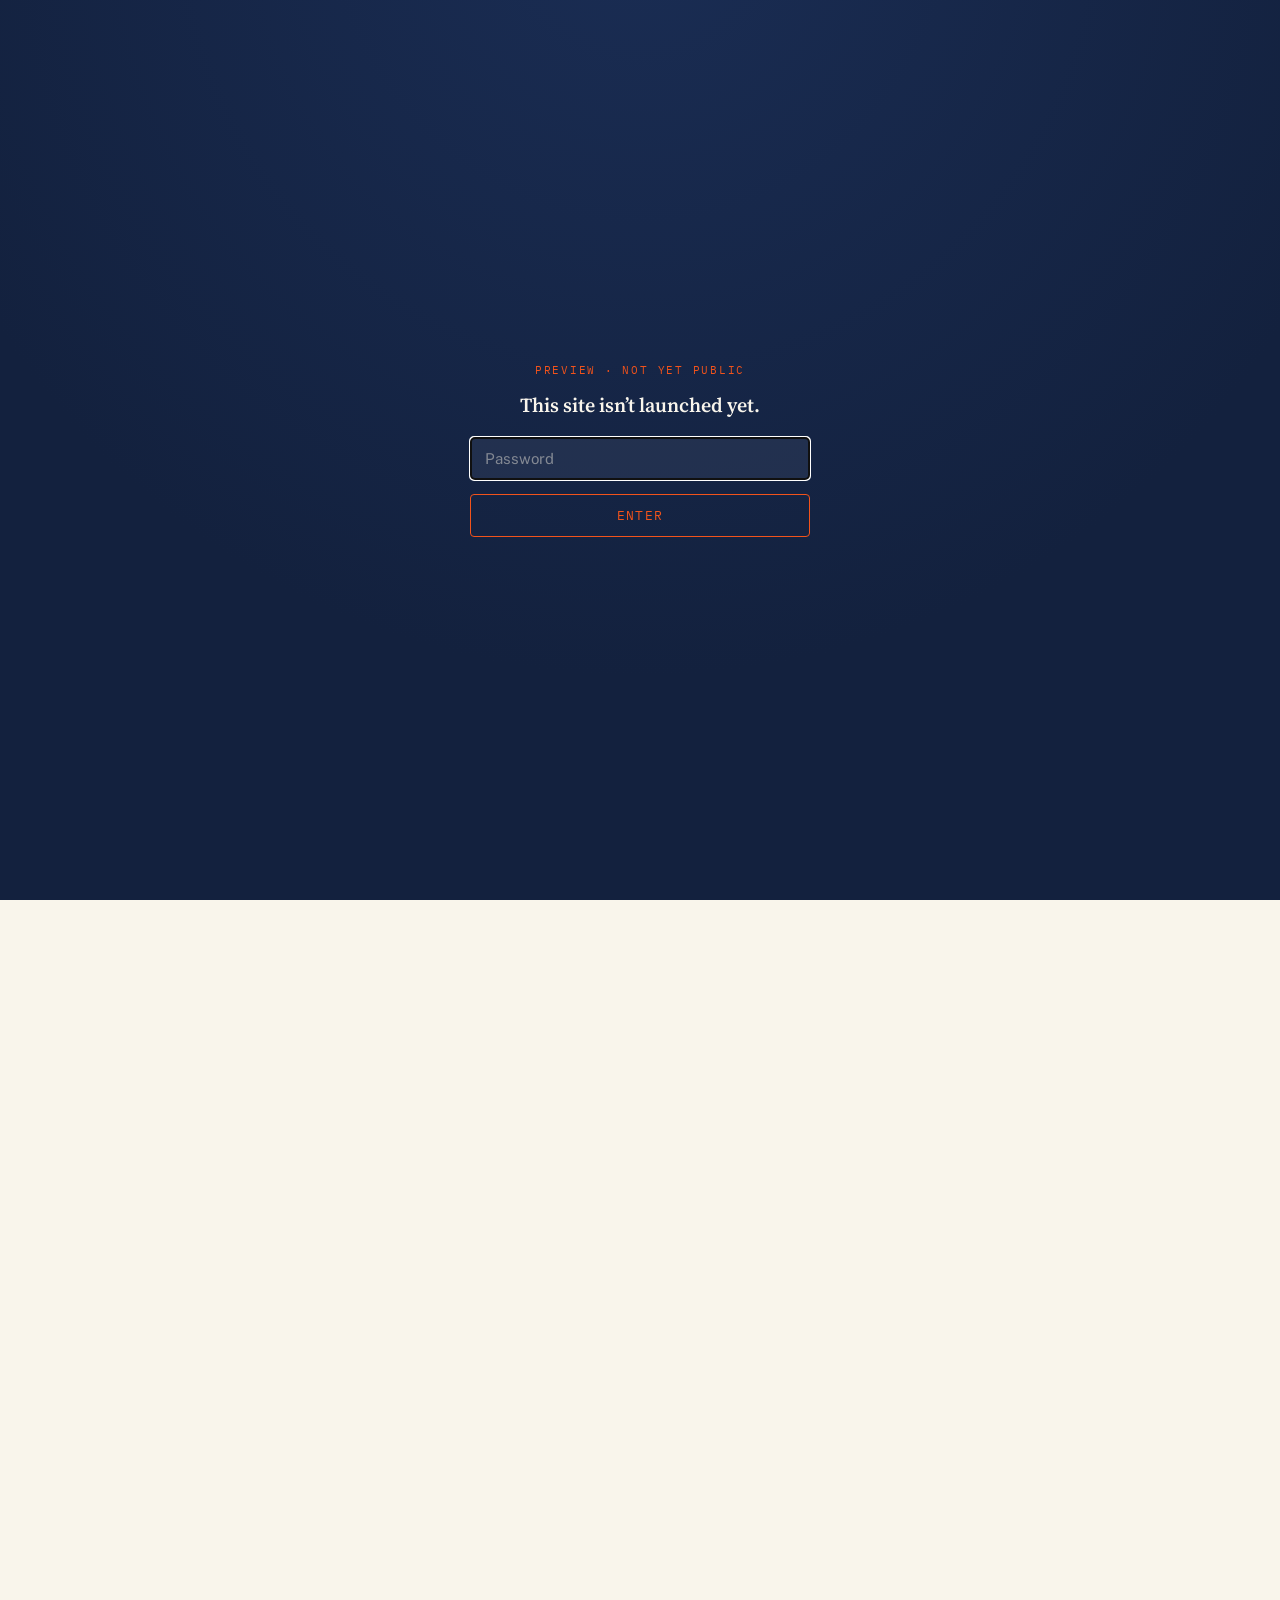
==== index.html @ 5bbc4b3b "Smoother Beat 1 reveal, cross-page nav, external links, letter cleanup - Beat 1's redaction reveal r" ====
<!doctype html>
<html lang="en">
<head>
<meta charset="utf-8">
<meta name="viewport" content="width=device-width, initial-scale=1">
<meta name="robots" content="noindex, nofollow">
<title>Semper Paratus — Not Censored Classrooms</title>
<link rel="stylesheet" href="https://fonts.googleapis.com/css2?family=Source+Serif+4:ital,wght@0,400;0,500;0,600;1,400&family=Public+Sans:wght@400;500;600;700&family=IBM+Plex+Mono:wght@400;500&display=swap">
<link rel="stylesheet" href="assets/style.css">
<script src="assets/gate.js"></script>
</head>
<body>

<!-- BEAT 1 -->
<div class="band band-navy" id="beat1" style="cursor:pointer; min-height:100svh; display:flex; align-items:center;">
  <div class="col" style="padding:60px 28px;">
    <div style="display:flex; flex-direction:column; gap:26px;">
      <div style="text-align:center;">
        <div class="serif" style="font-style:italic; font-size:21px; color:var(--orange);">Scientiæ Cedit Mare</div>
      </div>
      <div class="serif" style="font-size:25px; line-height:1.55; text-align:center;">
        &ldquo;The sea yields to <span class="redact-slot"><span class="reveal-answer">knowledge</span><span class="redact-cover"></span></span>.&rdquo;
      </div>
      <div class="mono reveal-note" style="font-size:10.5px; color:rgba(230,225,215,0.75); text-align:center;">Scientiæ &mdash; the Latin root of &ldquo;science.&rdquo;</div>
      <div style="width:52px; height:1px; background:rgba(242,83,27,0.4); margin:2px auto;"></div>
      <div class="serif" style="font-size:18px; line-height:1.65; text-align:center; opacity:0.9;">
        &ldquo;&hellip;well-grounded in seamanship, <span class="redact-slot"><span class="reveal-answer">the sciences</span><span class="redact-cover"></span></span>, and amenities&hellip;&rdquo;
      </div>
      <div class="reveal-note">
        <div style="width:52px; height:1px; background:rgba(242,83,27,0.22); margin:12px auto 20px;"></div>
        <div class="serif" style="font-size:22px; line-height:1.42; text-align:center; font-weight:600;">
          Climate change is now a censored term in a science classroom.
        </div>
        <div class="mono" style="font-size:10.5px; letter-spacing:0.05em; color:rgba(230,225,215,0.7); text-align:center; border-top:1px solid rgba(242,83,27,0.25); padding-top:12px; margin-top:16px;">
          SOURCE: DHS DIRECTIVE, FEB 14, 2025
        </div>
        <div class="sans" style="text-align:center; margin-top:8px;">
          <a href="#mission-statement" class="js-slow-scroll" onclick="event.stopPropagation()" style="font-size:13px; font-weight:500;">Read the full mission statement &rarr;</a>
        </div>
      </div>
    </div>
    <div class="reveal-hint">
      <svg width="18" height="18" viewBox="0 0 24 24" fill="none" stroke="var(--orange)" stroke-width="2" stroke-linecap="round" stroke-linejoin="round"><polyline points="6 9 12 15 18 9"></polyline></svg>
      <div class="mono" style="font-size:10.5px; letter-spacing:0.16em; color:rgba(242,83,27,0.85); text-transform:uppercase;">Tap to reveal</div>
    </div>
  </div>
</div>

<!-- BEAT 2 -->
<div class="band band-navy" id="beat2" style="min-height:100svh; display:flex; align-items:center;">
  <div class="col" style="padding:60px 28px;">
    <div style="display:flex; flex-direction:column; gap:26px; align-items:center;">
      <div class="serif" style="font-size:18px; line-height:1.6; text-align:center; max-width:290px;">
        Coast Guard officers are trained to make decisions under pressure, with the best information available.
      </div>
      <div class="serif" style="font-size:27px; font-weight:600; text-align:center;">
        More information,<br>or less?
      </div>
      <div class="choice-row">
        <button class="choice-btn" type="button">MORE</button>
        <button class="choice-btn" type="button">LESS</button>
      </div>
      <div class="choice-result" style="display:flex; flex-direction:column; align-items:center; gap:26px; width:100%;">
        <div style="width:60px; height:1px; background:rgba(242,83,27,0.3);"></div>
        <div class="sans" style="font-size:15px; color:var(--orange); text-align:center; max-width:270px; font-weight:500;">
          The Academy just chose less. On one specific topic.
        </div>
      </div>
    </div>
  </div>
</div>

<!-- BEAT 3 -->
<div class="band band-navy" style="min-height:100svh; display:flex; align-items:center;">
  <div class="col" style="padding:60px 28px;">
    <div style="display:flex; flex-direction:column; gap:32px; width:100%; align-items:center;">
      <div style="text-align:center;">
        <div class="serif" style="font-size:23px; font-weight:600;">Where do you want to start?</div>
        <div class="sans" style="font-size:13px; color:rgba(230,225,215,0.85); margin-top:10px; max-width:270px; margin-left:auto; margin-right:auto;">Whatever you believe about the science, pick a place to start.</div>
      </div>
      <a href="academic-freedom.html" class="badge-link">
        <div class="badge">
          <div class="badge-dot"></div>
          <div class="serif badge-title">Semper Paratus &mdash;<br>Not Censored Classrooms</div>
        </div>
      </a>
      <a href="climate-change.html" class="badge-link">
        <div class="badge">
          <div class="badge-dot"></div>
          <div class="serif badge-title">Climate Change &mdash;<br>Talk About It</div>
        </div>
      </a>
    </div>
  </div>
</div>

<!-- FULL MISSION STATEMENT (footnote) -->
<div class="band band-paper" id="mission-statement">
  <div class="col" style="padding:44px 28px;">
    <div class="label">Full mission statement, USCGA</div>
    <div class="serif" style="font-size:15px; line-height:1.7; color:var(--ink-soft);">
      &ldquo;To graduate young men and women with sound bodies, stout hearts, and alert minds, with a liking for the sea and its lore, and with that high sense of honor, loyalty, and obedience which goes with trained initiative and leadership; well-grounded in seamanship, the <span class="glow-word">sciences</span>, and amenities, and strong in the resolve to be worthy of the traditions of commissioned officers in the United States Coast Guard in the service of their country and humanity.&rdquo;
    </div>
  </div>
</div>

<script src="assets/site.js"></script>
</body>
</html>
---- assets/style.css ----
/* ---------------------------------------------------------
   Not Censored Classrooms — shared styles
   Palette verified against USCGA's real colors:
   blue #223C70 (PMS 2119C) and the Coast Guard racing-stripe
   orange #F2531B (PMS 172C) — not an invented brand.
--------------------------------------------------------- */

:root {
  --navy-deep: #13213E;
  --navy: #1A2D54;
  --navy-badge-fill: rgba(30, 54, 99, 0.5);
  --paper: oklch(97% 0.014 85);
  --ink: oklch(22% 0.03 250);
  --ink-soft: oklch(42% 0.03 250);
  --orange: #F2531B;
  --orange-bright: #F57549;
  --orange-deep: #A93A13;
  --rule: oklch(85% 0.02 85);
}

* { box-sizing: border-box; }

html, body {
  margin: 0;
  padding: 0;
  background: var(--paper);
  color: var(--ink);
}

body {
  font-family: "Public Sans", -apple-system, "Segoe UI", sans-serif;
  -webkit-font-smoothing: antialiased;
}

.serif { font-family: "Source Serif 4", Georgia, "Times New Roman", serif; }
.sans { font-family: "Public Sans", -apple-system, "Segoe UI", sans-serif; }
.mono { font-family: "IBM Plex Mono", "Courier New", monospace; }

a { color: var(--orange-deep); text-decoration: none; }
a:hover { color: #822c0e; text-decoration: underline; }
.navy a, .on-navy { color: var(--orange); }
.navy a:hover { color: var(--orange-bright); }

/* Layout: full-bleed color bands, constrained reading column */
.band {
  width: 100%;
}
.band-navy {
  background: var(--navy-deep);
  background-image: radial-gradient(circle at 50% -10%, var(--navy) 0%, var(--navy-deep) 65%);
  color: oklch(96% 0.012 85);
}
.band-paper {
  background: var(--paper);
}
.col {
  max-width: 480px;
  margin: 0 auto;
  padding: 0 28px;
}

/* Section label — small mono caps heading */
.label {
  font-family: "IBM Plex Mono", "Courier New", monospace;
  font-size: 11px;
  letter-spacing: 0.12em;
  text-transform: uppercase;
  color: var(--orange-deep);
  border-bottom: 1px solid var(--rule);
  padding-bottom: 8px;
  margin-bottom: 16px;
}

/* Badge / pill button with the animated dot */
.badge-link { display: block; width: 100%; text-decoration: none; }
.badge {
  border: 2px solid var(--orange);
  border-radius: 100px;
  padding: 22px 24px;
  text-align: center;
  position: relative;
  background: var(--navy-badge-fill);
}
.badge-title {
  font-size: 16px;
  font-weight: 600;
  color: oklch(97% 0.012 85);
  line-height: 1.45;
}
.badge-dot {
  width: 8px;
  height: 8px;
  border-radius: 50%;
  background: var(--orange);
  position: absolute;
  top: 0%;
  left: 50%;
  transform: translate(-50%, -50%);
  animation: badgeDotRun 1s linear 0.2s 1;
}
@keyframes badgeDotRun {
  0%   { top: 0%;   left: 50%;  transform: translate(-50%, -50%); }
  8%   { top: 0%;   left: 80%;  transform: translate(-50%, -50%); }
  17%  { top: 15%;  left: 95%;  transform: translate(-50%, -50%); }
  25%  { top: 50%;  left: 100%; transform: translate(-50%, -50%); }
  33%  { top: 85%;  left: 95%;  transform: translate(-50%, -50%); }
  42%  { top: 100%; left: 80%;  transform: translate(-50%, -50%); }
  58%  { top: 100%; left: 20%;  transform: translate(-50%, -50%); }
  67%  { top: 85%;  left: 5%;   transform: translate(-50%, -50%); }
  75%  { top: 50%;  left: 0%;   transform: translate(-50%, -50%); }
  83%  { top: 15%;  left: 5%;   transform: translate(-50%, -50%); }
  92%  { top: 0%;   left: 20%;  transform: translate(-50%, -50%); }
  100% { top: 0%;   left: 50%;  transform: translate(-50%, -50%); }
}

/* Redaction bar (Beat 1) — the answer text is always laid out in place;
   a cover sits on top and wipes away via transform/opacity only, so
   nothing around it ever reflows. This is what makes the reveal smooth
   instead of jumpy. */
.redact-slot {
  position: relative;
  display: inline-block;
}
.reveal-answer {
  color: var(--orange-bright);
  font-weight: 600;
}
.redact-cover {
  position: absolute;
  inset: -0.06em -0.18em;
  background: #0B0B0C;
  border: 1px solid rgba(242, 83, 27, 0.6);
  border-radius: 2px;
  transform-origin: right center;
  transition: transform 0.6s cubic-bezier(0.65, 0, 0.35, 1) 0.05s,
              opacity 0.5s ease 0.15s,
              border-color 0.5s ease 0.15s;
}
.is-revealed .redact-cover {
  transform: scaleX(0);
  opacity: 0;
  border-color: rgba(242, 83, 27, 0);
}
.is-revealed .reveal-answer {
  animation: answerGlow 1s ease-out 0.35s;
}
@keyframes answerGlow {
  0%   { text-shadow: 0 0 0 rgba(242, 83, 27, 0); }
  45%  { text-shadow: 0 0 14px rgba(242, 83, 27, 0.65); }
  100% { text-shadow: 0 0 0 rgba(242, 83, 27, 0); }
}
.is-revealed .reveal-hint { display: none; }
.reveal-note { display: none; }
.is-revealed .reveal-note {
  display: block;
  animation: revealFadeIn 0.7s cubic-bezier(0.22, 1, 0.36, 1) 0.45s both;
}
@keyframes revealFadeIn {
  0%   { opacity: 0; filter: blur(3px); transform: translateY(2px) scale(0.97); }
  100% { opacity: 1; filter: blur(0); transform: translateY(0) scale(1); }
}
.reveal-hint { display: flex; flex-direction: column; align-items: center; gap: 8px; margin-top: 36px; }

/* Mission statement word glow, triggered on scroll into view */
.glow-word {
  color: var(--ink-soft);
  transition: color 1.2s ease;
}
.mission-in-view .glow-word {
  color: var(--orange);
  animation: glowPulse 1.8s ease-out;
}
@keyframes glowPulse {
  0%   { text-shadow: 0 0 0 rgba(242, 83, 27, 0); color: var(--ink-soft); }
  40%  { text-shadow: 0 0 16px rgba(242, 83, 27, 0.7), 0 0 32px rgba(242, 83, 27, 0.35); color: var(--orange); }
  100% { text-shadow: 0 0 8px rgba(242, 83, 27, 0.3); color: var(--orange); }
}
.is-revealed .reveal-hint { display: none !important; }

/* Section labels/quotes reused across subpages */
.quote-block {
  border-left: 2px solid var(--orange);
  padding-left: 16px;
  display: flex;
  flex-direction: column;
  gap: 18px;
}

/* Timeline */
.timeline { position: relative; padding-left: 22px; }
.timeline::before {
  content: "";
  position: absolute;
  left: 5px; top: 6px; bottom: 6px;
  width: 1.5px;
  background: var(--rule);
}
.timeline-item { position: relative; padding-bottom: 26px; }
.timeline-item:last-child { padding-bottom: 0; }
.timeline-item::before {
  content: "";
  position: absolute;
  left: -22px; top: 4px;
  width: 9px; height: 9px;
  border-radius: 50%;
  background: var(--orange);
  border: 2px solid var(--paper);
}
.timeline-date {
  font-size: 11.5px; font-weight: 500; letter-spacing: 0.04em;
  color: var(--orange-deep); margin-bottom: 5px;
}
.timeline-body { font-size: 14.5px; line-height: 1.55; color: var(--ink-soft); }

/* Read-more box / bordered callouts */
.box {
  border: 1.5px solid var(--rule);
  border-radius: 8px;
  padding: 20px 18px;
  display: flex;
  flex-direction: column;
  gap: 14px;
}
.box-title {
  font-size: 12.5px; font-weight: 700; letter-spacing: 0.03em;
  color: var(--ink); text-transform: uppercase;
}
.box-links { display: flex; flex-direction: column; gap: 11px; }
.box-links a { font-size: 14px; font-weight: 600; }
.box-note { font-size: 12.5px; font-style: italic; line-height: 1.55; color: var(--ink-soft); }

/* Chips (peer review vs petition diagram) */
.chip {
  background: var(--paper);
  border: 1.5px solid var(--navy-deep);
  border-radius: 5px;
  padding: 8px 10px;
  font-family: "IBM Plex Mono", monospace;
  font-size: 11px;
  color: var(--ink);
  text-align: center;
  line-height: 1.35;
}
.chip.weak { border-color: var(--rule); color: var(--ink-soft); }
.chip.strong { border-color: var(--orange); font-weight: 600; }
.chip-connector { width: 1.5px; height: 10px; background: var(--rule); margin: 0 auto; }

/* Footer CTA */
.footer-cta a {
  display: flex; justify-content: space-between; align-items: center;
  padding: 16px 0; border-top: 1px solid rgba(150, 160, 190, 0.25);
}
.footer-cta a:last-child { border-bottom: 1px solid rgba(150, 160, 190, 0.25); }

/* Officer's instinct choice buttons (Beat 2) */
.choice-row { display: flex; gap: 16px; width: 100%; justify-content: center; }
.choice-btn {
  border: 1.5px solid rgba(242, 83, 27, 0.75);
  color: oklch(92% 0.02 85);
  padding: 14px 30px;
  border-radius: 3px;
  letter-spacing: 0.12em;
  font-size: 14px;
  font-weight: 500;
  background: transparent;
  font-family: "IBM Plex Mono", monospace;
  cursor: pointer;
}
.choice-btn:hover { background: rgba(242, 83, 27, 0.12); }
.choice-result { display: none; }
.choice-made .choice-result { display: block; }
.choice-made .choice-row { display: none; }

@media (max-width: 380px) {
  .col { padding: 0 20px; }
}

/* Cross-page nav strip, top of every child page */
.subnav {
  background: var(--navy-deep);
  border-bottom: 1px solid rgba(242, 83, 27, 0.2);
}
.subnav-inner {
  max-width: 480px;
  margin: 0 auto;
  padding: 12px 28px;
  display: flex;
  flex-wrap: wrap;
  gap: 6px 16px;
}
.subnav a {
  font-family: "IBM Plex Mono", "Courier New", monospace;
  font-size: 10.5px;
  letter-spacing: 0.04em;
  color: rgba(230, 225, 215, 0.65);
}
.subnav a:hover { color: var(--orange); }

/* Password gate — hide real content until unlocked */
body { visibility: hidden; }
html.gate-unlocked body { visibility: visible; }

#ncc-gate {
  position: fixed;
  inset: 0;
  z-index: 9999;
  background: var(--navy-deep);
  background-image: radial-gradient(circle at 50% -10%, var(--navy) 0%, var(--navy-deep) 65%);
  display: flex;
  align-items: center;
  justify-content: center;
  padding: 24px;
  visibility: visible !important;
}
.ncc-gate-box {
  width: 100%;
  max-width: 340px;
  display: flex;
  flex-direction: column;
  gap: 14px;
  text-align: center;
}
.ncc-gate-eyebrow {
  font-family: "IBM Plex Mono", monospace;
  font-size: 11px;
  letter-spacing: 0.16em;
  color: var(--orange);
  text-transform: uppercase;
}
.ncc-gate-title {
  font-family: "Source Serif 4", Georgia, serif;
  font-size: 20px;
  font-weight: 600;
  color: oklch(97% 0.012 85);
  margin-bottom: 4px;
}
#ncc-gate-input {
  font-family: "Public Sans", sans-serif;
  font-size: 15px;
  padding: 12px 14px;
  border-radius: 4px;
  border: 1.5px solid rgba(242, 83, 27, 0.5);
  background: rgba(255, 255, 255, 0.06);
  color: oklch(97% 0.012 85);
}
#ncc-gate-input::placeholder { color: rgba(230, 225, 215, 0.5); }
#ncc-gate-submit {
  font-family: "IBM Plex Mono", monospace;
  font-size: 13px;
  letter-spacing: 0.1em;
  text-transform: uppercase;
  padding: 12px;
  border-radius: 4px;
  border: 1.5px solid var(--orange);
  background: transparent;
  color: var(--orange);
  cursor: pointer;
}
#ncc-gate-submit:hover { background: rgba(242, 83, 27, 0.12); }
.ncc-gate-error { font-size: 13px; color: var(--orange-bright); }
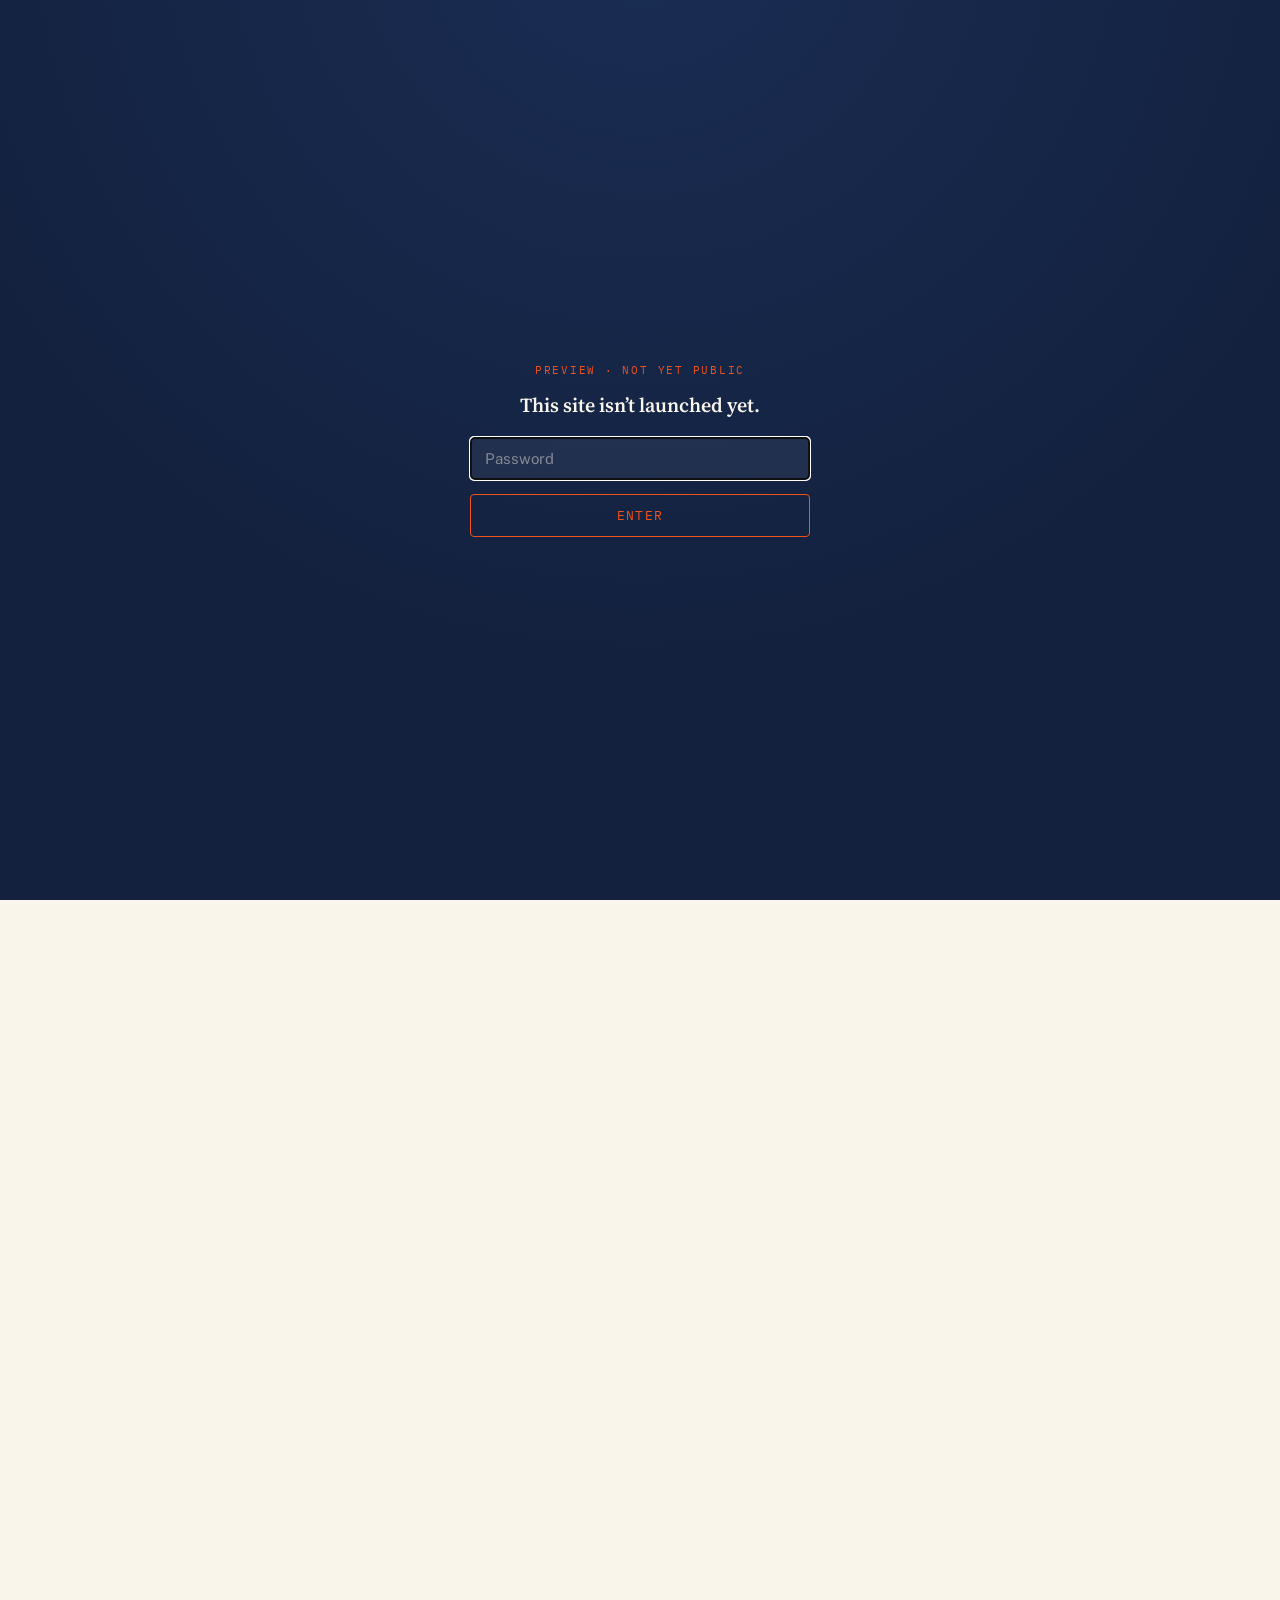
==== commit bf9bda6f: "Add favicon, unify browser title, fix Beat 2 premature reveal - New SVG favicon: the orange dot on n" ====
--- a/index.html
+++ b/index.html
@@ -4,7 +4,8 @@
 <meta charset="utf-8">
 <meta name="viewport" content="width=device-width, initial-scale=1">
 <meta name="robots" content="noindex, nofollow">
-<title>Semper Paratus — Not Censored Classrooms</title>
+<title>Semper Paratus</title>
+<link rel="icon" type="image/svg+xml" href="assets/favicon.svg">
 <link rel="stylesheet" href="https://fonts.googleapis.com/css2?family=Source+Serif+4:ital,wght@0,400;0,500;0,600;1,400&family=Public+Sans:wght@400;500;600;700&family=IBM+Plex+Mono:wght@400;500&display=swap">
 <link rel="stylesheet" href="assets/style.css">
 <script src="assets/gate.js"></script>
@@ -39,9 +40,10 @@
         </div>
       </div>
     </div>
-    <div class="reveal-hint">
-      <svg width="18" height="18" viewBox="0 0 24 24" fill="none" stroke="var(--orange)" stroke-width="2" stroke-linecap="round" stroke-linejoin="round"><polyline points="6 9 12 15 18 9"></polyline></svg>
-      <div class="mono" style="font-size:10.5px; letter-spacing:0.16em; color:rgba(242,83,27,0.85); text-transform:uppercase;">Tap to reveal</div>
+    <div class="scroll-hint">
+      <svg class="scroll-hint-chevron" width="18" height="18" viewBox="0 0 24 24" fill="none" stroke="var(--orange)" stroke-width="2" stroke-linecap="round" stroke-linejoin="round"><polyline points="6 9 12 15 18 9"></polyline></svg>
+      <div class="mono scroll-hint-label pre-reveal" style="font-size:10.5px; letter-spacing:0.16em; color:rgba(242,83,27,0.85); text-transform:uppercase;">Tap to reveal</div>
+      <div class="mono scroll-hint-label post-reveal" style="font-size:10.5px; letter-spacing:0.16em; color:rgba(242,83,27,0.85); text-transform:uppercase;">Keep scrolling</div>
     </div>
   </div>
 </div>
@@ -60,7 +62,7 @@
         <button class="choice-btn" type="button">MORE</button>
         <button class="choice-btn" type="button">LESS</button>
       </div>
-      <div class="choice-result" style="display:flex; flex-direction:column; align-items:center; gap:26px; width:100%;">
+      <div class="choice-result">
         <div style="width:60px; height:1px; background:rgba(242,83,27,0.3);"></div>
         <div class="sans" style="font-size:15px; color:var(--orange); text-align:center; max-width:270px; font-weight:500;">
           The Academy just chose less. On one specific topic.
--- a/assets/style.css
+++ b/assets/style.css
@@ -149,7 +149,6 @@
   45%  { text-shadow: 0 0 14px rgba(242, 83, 27, 0.65); }
   100% { text-shadow: 0 0 0 rgba(242, 83, 27, 0); }
 }
-.is-revealed .reveal-hint { display: none; }
 .reveal-note { display: none; }
 .is-revealed .reveal-note {
   display: block;
@@ -159,7 +158,26 @@
   0%   { opacity: 0; filter: blur(3px); transform: translateY(2px) scale(0.97); }
   100% { opacity: 1; filter: blur(0); transform: translateY(0) scale(1); }
 }
-.reveal-hint { display: flex; flex-direction: column; align-items: center; gap: 8px; margin-top: 36px; }
+
+/* Scroll hint — "tap to reveal" before, "keep scrolling" after, so the
+   cue for more content below never just vanishes. */
+.scroll-hint {
+  display: flex;
+  flex-direction: column;
+  align-items: center;
+  gap: 8px;
+  margin-top: 36px;
+}
+.scroll-hint-label.post-reveal { display: none; }
+.is-revealed .scroll-hint-label.pre-reveal { display: none; }
+.is-revealed .scroll-hint-label.post-reveal { display: block; }
+.is-revealed .scroll-hint-chevron {
+  animation: scrollBounce 1.6s ease-in-out infinite;
+}
+@keyframes scrollBounce {
+  0%, 100% { transform: translateY(0); }
+  50% { transform: translateY(6px); }
+}
 
 /* Mission statement word glow, triggered on scroll into view */
 .glow-word {
@@ -267,15 +285,26 @@
   cursor: pointer;
 }
 .choice-btn:hover { background: rgba(242, 83, 27, 0.12); }
-.choice-result { display: none; }
-.choice-made .choice-result { display: block; }
+.choice-result {
+  display: none;
+  flex-direction: column;
+  align-items: center;
+  gap: 26px;
+  width: 100%;
+}
+.choice-made .choice-result {
+  display: flex;
+  animation: revealFadeIn 0.6s cubic-bezier(0.22, 1, 0.36, 1) both;
+}
 .choice-made .choice-row { display: none; }
 
 @media (max-width: 380px) {
   .col { padding: 0 20px; }
 }
 
-/* Cross-page nav strip, top of every child page */
+/* Cross-page nav strip, top of every child page.
+   Single scrollable row of tappable pills, never wraps into a
+   cramped multi-line grid on narrow screens. */
 .subnav {
   background: var(--navy-deep);
   border-bottom: 1px solid rgba(242, 83, 27, 0.2);
@@ -283,18 +312,33 @@
 .subnav-inner {
   max-width: 480px;
   margin: 0 auto;
-  padding: 12px 28px;
-  display: flex;
-  flex-wrap: wrap;
-  gap: 6px 16px;
-}
+  padding: 10px 16px;
+  display: flex;
+  gap: 8px;
+  overflow-x: auto;
+  -webkit-overflow-scrolling: touch;
+  scrollbar-width: none;
+}
+.subnav-inner::-webkit-scrollbar { display: none; }
 .subnav a {
   font-family: "IBM Plex Mono", "Courier New", monospace;
-  font-size: 10.5px;
-  letter-spacing: 0.04em;
-  color: rgba(230, 225, 215, 0.65);
-}
-.subnav a:hover { color: var(--orange); }
+  font-size: 12px;
+  letter-spacing: 0.02em;
+  color: rgba(230, 225, 215, 0.75);
+  white-space: nowrap;
+  flex-shrink: 0;
+  display: inline-flex;
+  align-items: center;
+  min-height: 36px;
+  padding: 8px 14px;
+  border: 1px solid rgba(242, 83, 27, 0.3);
+  border-radius: 100px;
+}
+.subnav a:hover, .subnav a:active {
+  background: rgba(242, 83, 27, 0.14);
+  border-color: rgba(242, 83, 27, 0.6);
+  color: var(--orange);
+}
 
 /* Password gate — hide real content until unlocked */
 body { visibility: hidden; }
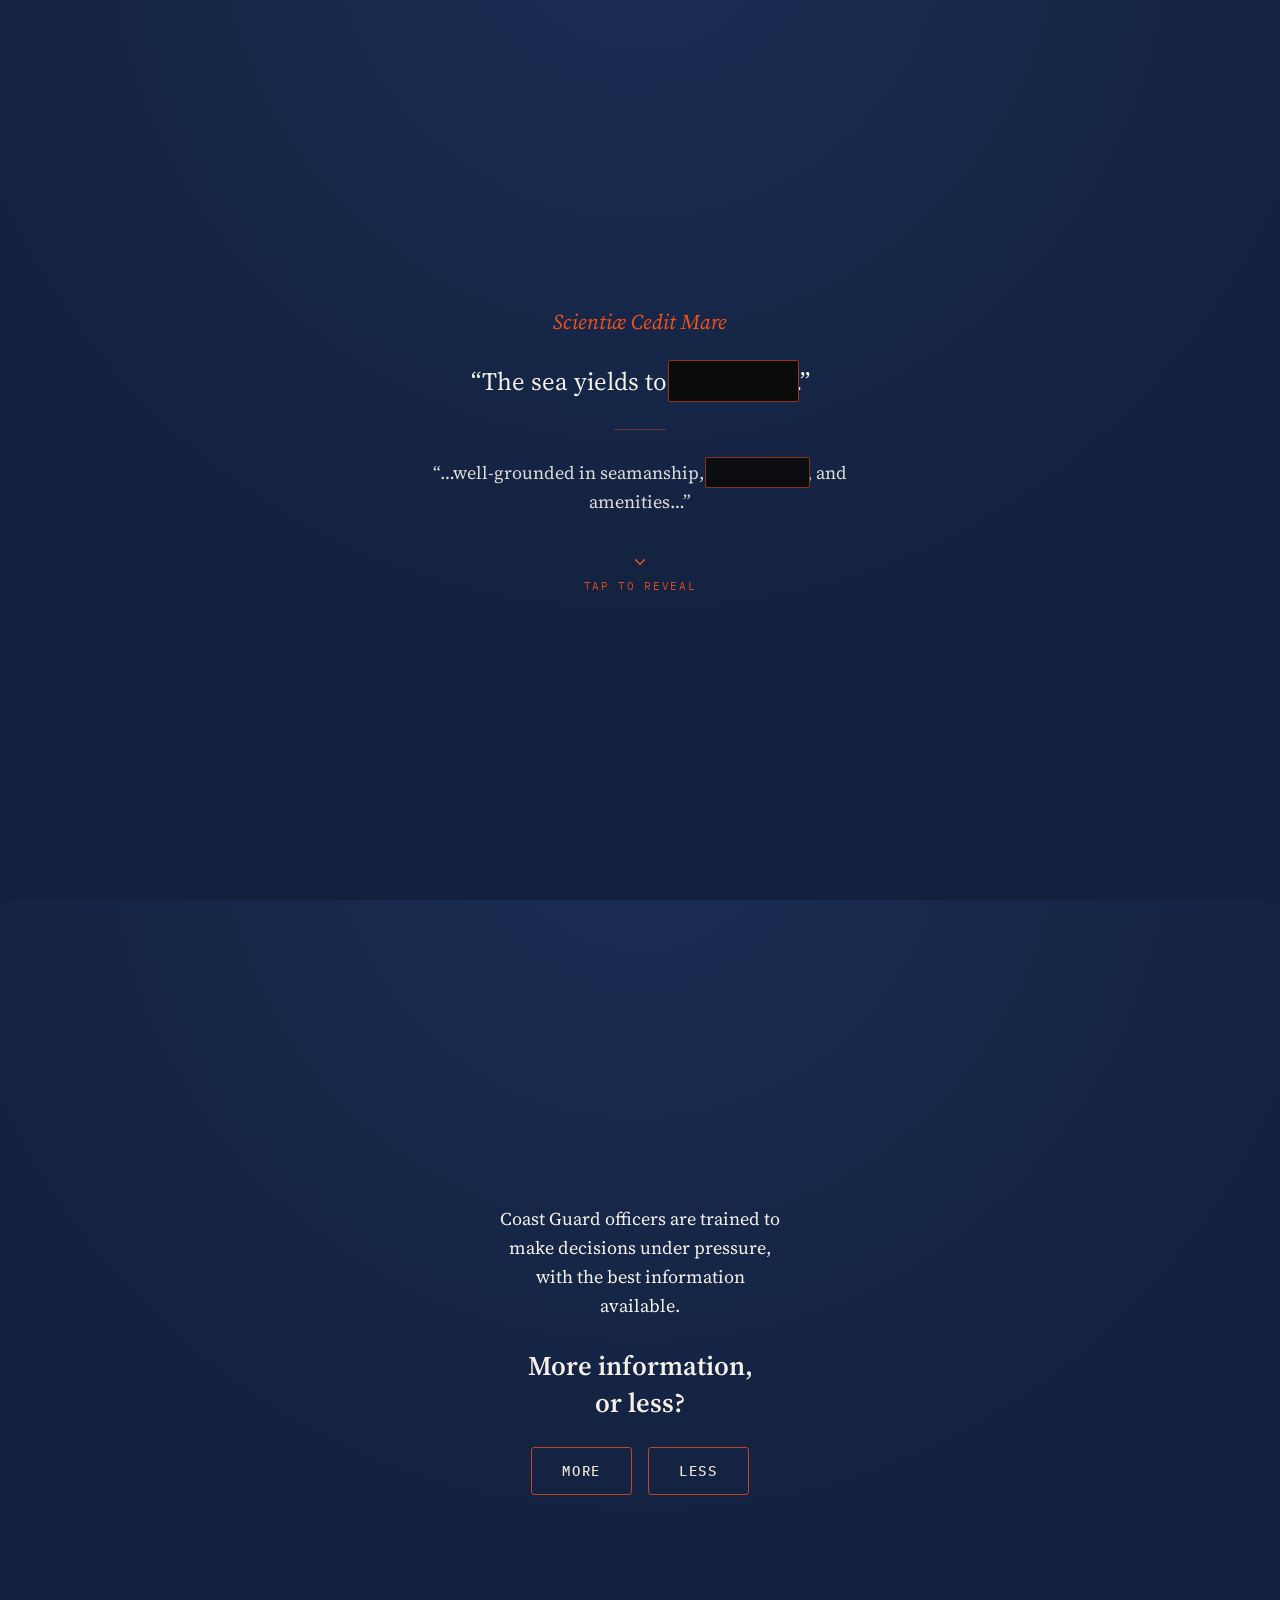
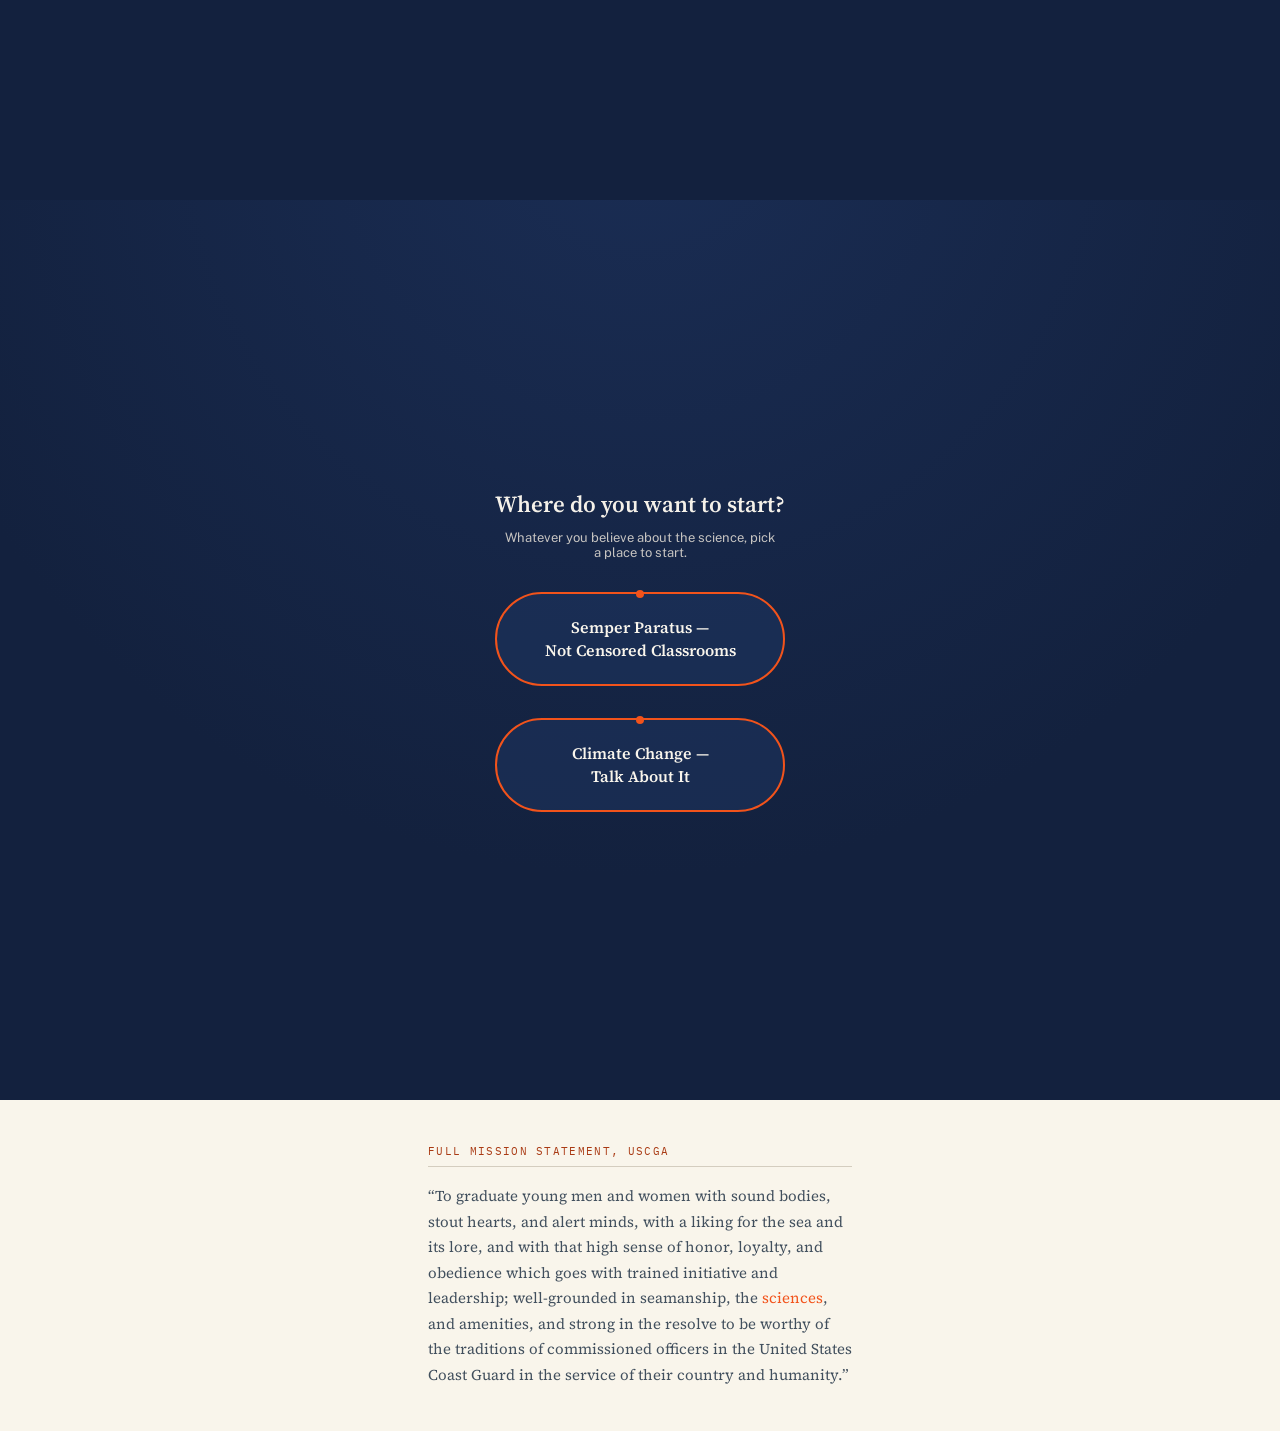
==== commit 7691626b: "Remove password gate for launch Co-Authored-By: Claude Sonnet 5.5 <noreply@anthropic.com>" ====
--- a/index.html
+++ b/index.html
@@ -4,11 +4,10 @@
 <meta charset="utf-8">
 <meta name="viewport" content="width=device-width, initial-scale=1">
 <meta name="robots" content="noindex, nofollow">
-<title>Semper Paratus</title>
+<title>The Sea Yields</title>
 <link rel="icon" type="image/svg+xml" href="assets/favicon.svg">
 <link rel="stylesheet" href="https://fonts.googleapis.com/css2?family=Source+Serif+4:ital,wght@0,400;0,500;0,600;1,400&family=Public+Sans:wght@400;500;600;700&family=IBM+Plex+Mono:wght@400;500&display=swap">
 <link rel="stylesheet" href="assets/style.css">
-<script src="assets/gate.js"></script>
 </head>
 <body>
 
--- a/assets/style.css
+++ b/assets/style.css
@@ -96,6 +96,8 @@
   top: 0%;
   left: 50%;
   transform: translate(-50%, -50%);
+}
+.badge.is-running .badge-dot {
   animation: badgeDotRun 1s linear 0.2s 1;
 }
 @keyframes badgeDotRun {
@@ -320,6 +322,14 @@
   scrollbar-width: none;
 }
 .subnav-inner::-webkit-scrollbar { display: none; }
+@media (min-width: 700px) {
+  .subnav-inner {
+    max-width: 640px;
+    justify-content: center;
+    gap: 14px;
+    overflow-x: visible;
+  }
+}
 .subnav a {
   font-family: "IBM Plex Mono", "Courier New", monospace;
   font-size: 12px;
@@ -339,66 +349,3 @@
   border-color: rgba(242, 83, 27, 0.6);
   color: var(--orange);
 }
-
-/* Password gate — hide real content until unlocked */
-body { visibility: hidden; }
-html.gate-unlocked body { visibility: visible; }
-
-#ncc-gate {
-  position: fixed;
-  inset: 0;
-  z-index: 9999;
-  background: var(--navy-deep);
-  background-image: radial-gradient(circle at 50% -10%, var(--navy) 0%, var(--navy-deep) 65%);
-  display: flex;
-  align-items: center;
-  justify-content: center;
-  padding: 24px;
-  visibility: visible !important;
-}
-.ncc-gate-box {
-  width: 100%;
-  max-width: 340px;
-  display: flex;
-  flex-direction: column;
-  gap: 14px;
-  text-align: center;
-}
-.ncc-gate-eyebrow {
-  font-family: "IBM Plex Mono", monospace;
-  font-size: 11px;
-  letter-spacing: 0.16em;
-  color: var(--orange);
-  text-transform: uppercase;
-}
-.ncc-gate-title {
-  font-family: "Source Serif 4", Georgia, serif;
-  font-size: 20px;
-  font-weight: 600;
-  color: oklch(97% 0.012 85);
-  margin-bottom: 4px;
-}
-#ncc-gate-input {
-  font-family: "Public Sans", sans-serif;
-  font-size: 15px;
-  padding: 12px 14px;
-  border-radius: 4px;
-  border: 1.5px solid rgba(242, 83, 27, 0.5);
-  background: rgba(255, 255, 255, 0.06);
-  color: oklch(97% 0.012 85);
-}
-#ncc-gate-input::placeholder { color: rgba(230, 225, 215, 0.5); }
-#ncc-gate-submit {
-  font-family: "IBM Plex Mono", monospace;
-  font-size: 13px;
-  letter-spacing: 0.1em;
-  text-transform: uppercase;
-  padding: 12px;
-  border-radius: 4px;
-  border: 1.5px solid var(--orange);
-  background: transparent;
-  color: var(--orange);
-  cursor: pointer;
-}
-#ncc-gate-submit:hover { background: rgba(242, 83, 27, 0.12); }
-.ncc-gate-error { font-size: 13px; color: var(--orange-bright); }
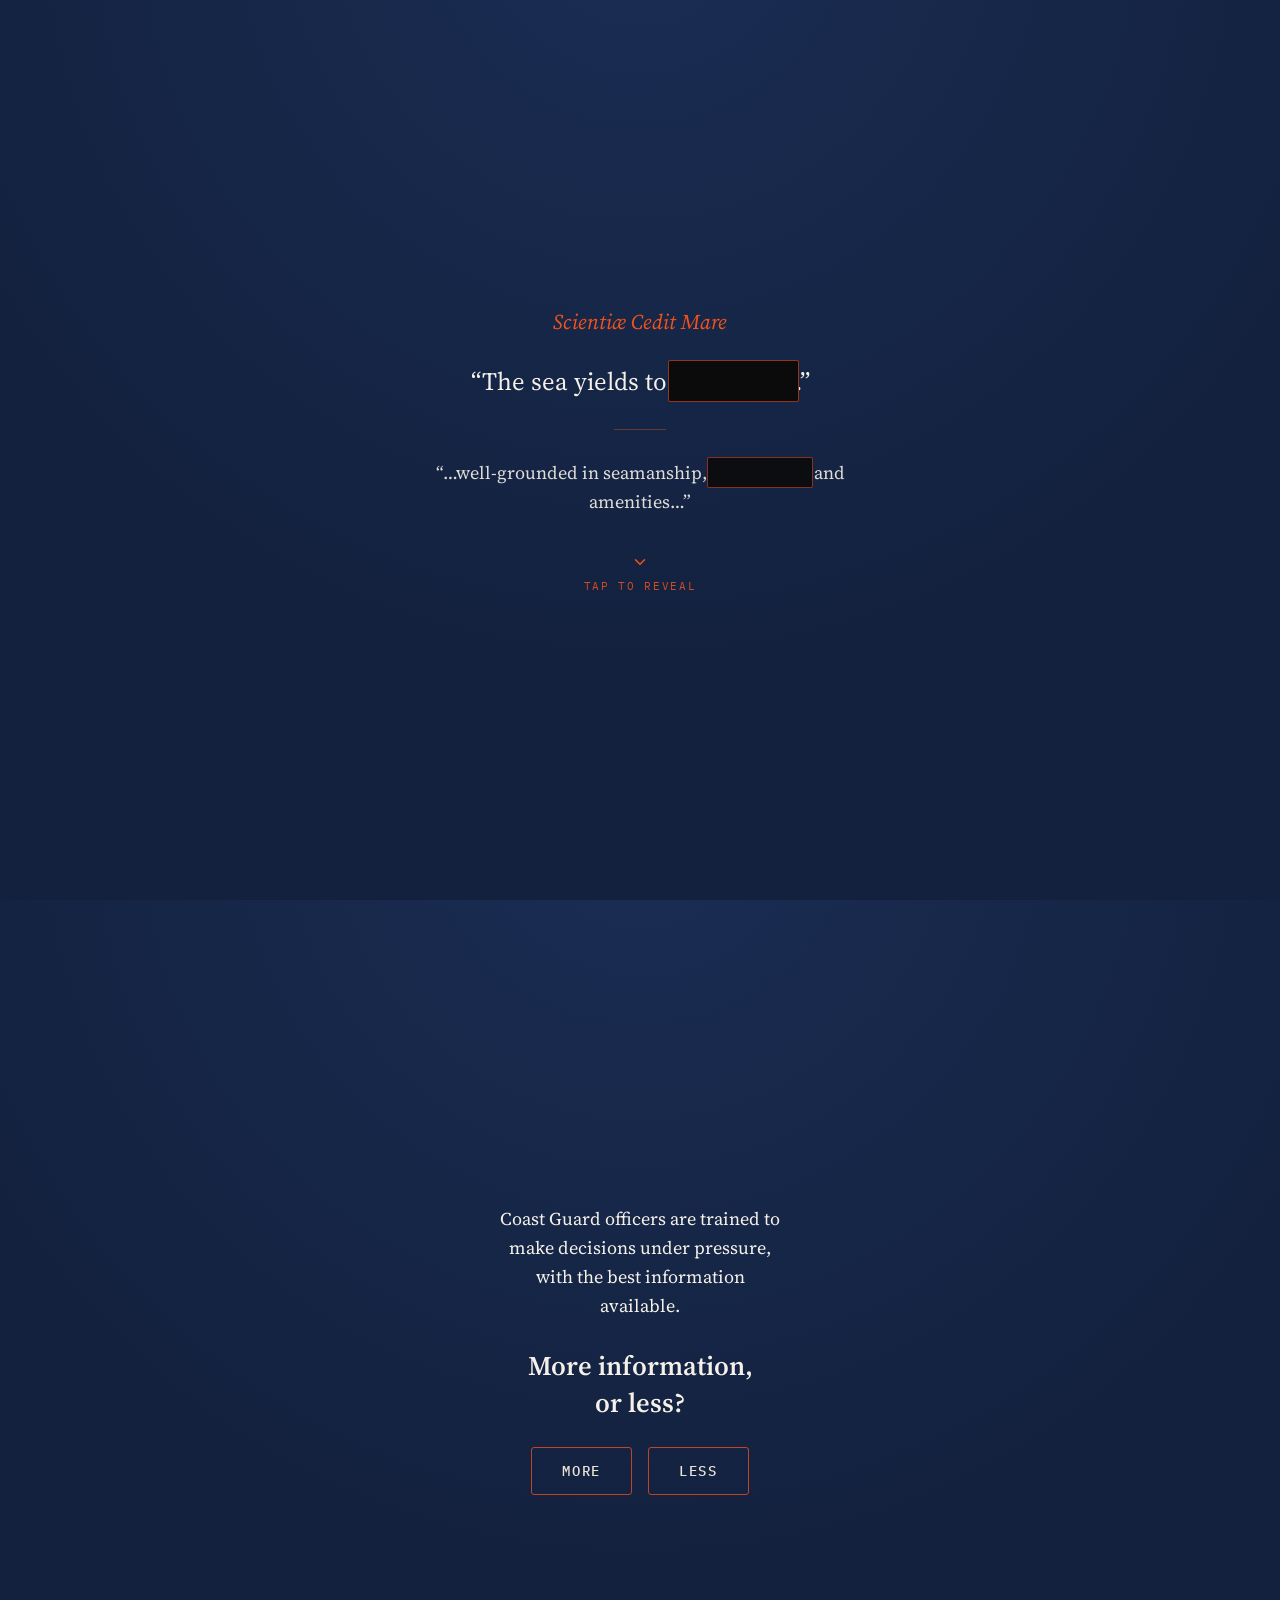
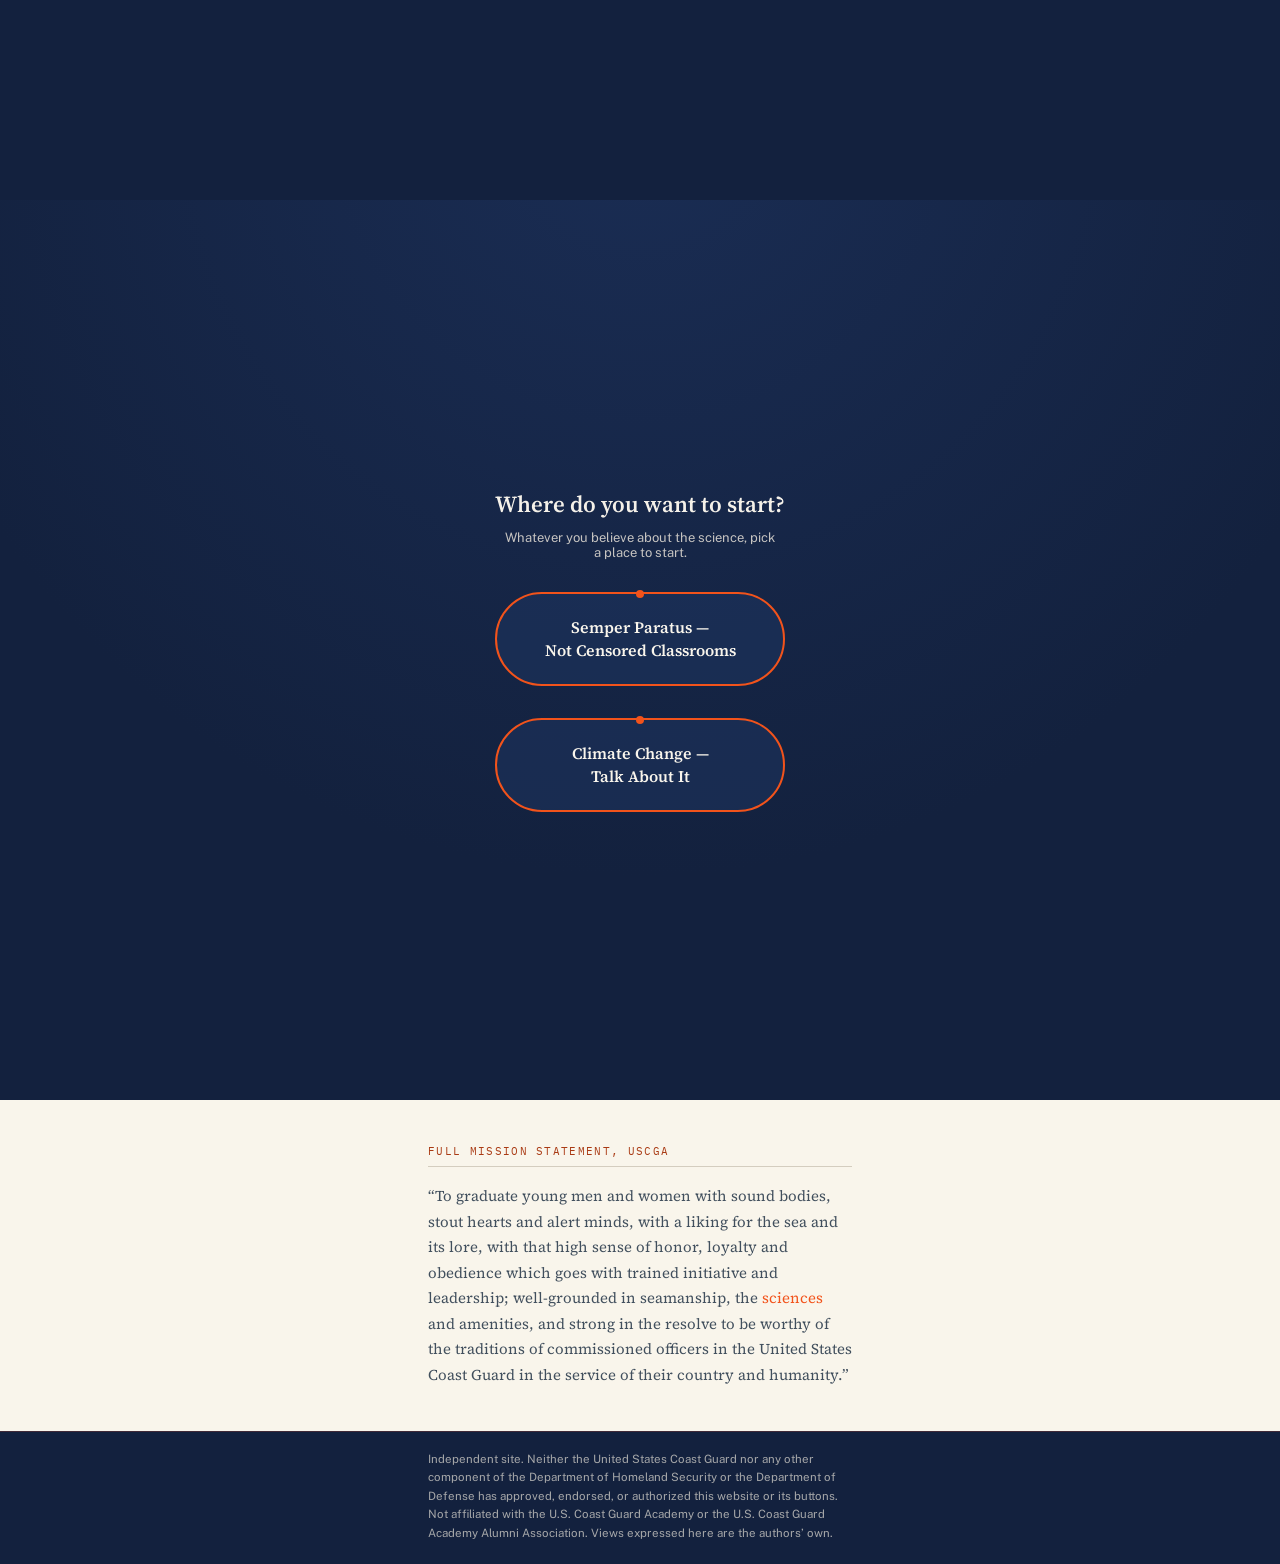
==== commit c63ca600: "Pre-launch review: fix factual errors, link contrast, a11y, and SEO Factual corrections - Ice chart:" ====
--- a/index.html
+++ b/index.html
@@ -3,30 +3,44 @@
 <head>
 <meta charset="utf-8">
 <meta name="viewport" content="width=device-width, initial-scale=1">
-<meta name="robots" content="noindex, nofollow">
 <title>The Sea Yields</title>
+<meta name="description" content="The Coast Guard Academy&rsquo;s motto says the sea yields to knowledge. Since 2025, &ldquo;climate change&rdquo; has been a banned term in its classroom materials.">
+<link rel="canonical" href="https://theseayields.com/">
+<meta property="og:type" content="website">
+<meta property="og:site_name" content="The Sea Yields">
+<meta property="og:title" content="The Sea Yields">
+<meta property="og:description" content="The Coast Guard Academy&rsquo;s motto says the sea yields to knowledge. Since 2025, &ldquo;climate change&rdquo; has been a banned term in its classroom materials.">
+<meta property="og:url" content="https://theseayields.com/">
+<meta property="og:image" content="https://theseayields.com/assets/images/og-image.jpg">
+<meta property="og:image:width" content="1200">
+<meta property="og:image:height" content="630">
+<meta property="og:image:alt" content="Scienti&aelig; Cedit Mare: &ldquo;The sea yields to knowledge.&rdquo;">
+<meta name="twitter:card" content="summary_large_image">
 <link rel="icon" type="image/svg+xml" href="assets/favicon.svg">
-<link rel="stylesheet" href="https://fonts.googleapis.com/css2?family=Source+Serif+4:ital,wght@0,400;0,500;0,600;1,400&family=Public+Sans:wght@400;500;600;700&family=IBM+Plex+Mono:wght@400;500&display=swap">
+<link rel="preconnect" href="https://fonts.googleapis.com">
+<link rel="preconnect" href="https://fonts.gstatic.com" crossorigin>
+<link rel="stylesheet" href="https://fonts.googleapis.com/css2?family=Source+Serif+4:ital,wght@0,400;0,600;1,400&family=Public+Sans:wght@400;500;600;700&family=IBM+Plex+Mono:wght@400;500&display=swap">
 <link rel="stylesheet" href="assets/style.css">
 </head>
 <body>
 
+<main>
 <!-- BEAT 1 -->
-<div class="band band-navy" id="beat1" style="cursor:pointer; min-height:100svh; display:flex; align-items:center;">
+<div class="band band-navy" id="beat1" style="min-height:100svh; display:flex; align-items:center;">
   <div class="col" style="padding:60px 28px;">
     <div style="display:flex; flex-direction:column; gap:26px;">
       <div style="text-align:center;">
-        <div class="serif" style="font-style:italic; font-size:21px; color:var(--orange);">Scientiæ Cedit Mare</div>
+        <h1 class="serif" style="font-style:italic; font-size:21px; color:var(--orange);">Scienti&aelig; Cedit Mare</h1>
       </div>
       <div class="serif" style="font-size:25px; line-height:1.55; text-align:center;">
         &ldquo;The sea yields to <span class="redact-slot"><span class="reveal-answer">knowledge</span><span class="redact-cover"></span></span>.&rdquo;
       </div>
-      <div class="mono reveal-note" style="font-size:10.5px; color:rgba(230,225,215,0.75); text-align:center;">Scientiæ &mdash; the Latin root of &ldquo;science.&rdquo;</div>
+      <div class="mono reveal-note" style="font-size:10.5px; color:rgba(230,225,215,0.75); text-align:center;">Scienti&aelig;, from scientia &mdash; the Latin root of &ldquo;science.&rdquo;</div>
       <div style="width:52px; height:1px; background:rgba(242,83,27,0.4); margin:2px auto;"></div>
       <div class="serif" style="font-size:18px; line-height:1.65; text-align:center; opacity:0.9;">
-        &ldquo;&hellip;well-grounded in seamanship, <span class="redact-slot"><span class="reveal-answer">the sciences</span><span class="redact-cover"></span></span>, and amenities&hellip;&rdquo;
+        &ldquo;&hellip;well-grounded in seamanship, <span class="redact-slot"><span class="reveal-answer">the sciences</span><span class="redact-cover"></span></span> and amenities&hellip;&rdquo;
       </div>
-      <div class="reveal-note">
+      <div class="reveal-note" id="beat1-message" tabindex="-1">
         <div style="width:52px; height:1px; background:rgba(242,83,27,0.22); margin:12px auto 20px;"></div>
         <div class="serif" style="font-size:22px; line-height:1.42; text-align:center; font-weight:600;">
           Climate change is now a censored term in a science classroom.
@@ -40,8 +54,8 @@
       </div>
     </div>
     <div class="scroll-hint">
-      <svg class="scroll-hint-chevron" width="18" height="18" viewBox="0 0 24 24" fill="none" stroke="var(--orange)" stroke-width="2" stroke-linecap="round" stroke-linejoin="round"><polyline points="6 9 12 15 18 9"></polyline></svg>
-      <div class="mono scroll-hint-label pre-reveal" style="font-size:10.5px; letter-spacing:0.16em; color:rgba(242,83,27,0.85); text-transform:uppercase;">Tap to reveal</div>
+      <svg class="scroll-hint-chevron" aria-hidden="true" width="18" height="18" viewBox="0 0 24 24" fill="none" stroke="var(--orange)" stroke-width="2" stroke-linecap="round" stroke-linejoin="round"><polyline points="6 9 12 15 18 9"></polyline></svg>
+      <button type="button" class="mono scroll-hint-label pre-reveal reveal-btn" style="font-size:10.5px; letter-spacing:0.16em; color:rgba(242,83,27,0.85); text-transform:uppercase;">Tap to reveal</button>
       <div class="mono scroll-hint-label post-reveal" style="font-size:10.5px; letter-spacing:0.16em; color:rgba(242,83,27,0.85); text-transform:uppercase;">Keep scrolling</div>
     </div>
   </div>
@@ -54,17 +68,17 @@
       <div class="serif" style="font-size:18px; line-height:1.6; text-align:center; max-width:290px;">
         Coast Guard officers are trained to make decisions under pressure, with the best information available.
       </div>
-      <div class="serif" style="font-size:27px; font-weight:600; text-align:center;">
+      <h2 class="serif" style="font-size:27px; font-weight:600; text-align:center;">
         More information,<br>or less?
-      </div>
+      </h2>
       <div class="choice-row">
         <button class="choice-btn" type="button">MORE</button>
         <button class="choice-btn" type="button">LESS</button>
       </div>
-      <div class="choice-result">
+      <div class="choice-result" tabindex="-1">
         <div style="width:60px; height:1px; background:rgba(242,83,27,0.3);"></div>
         <div class="sans" style="font-size:15px; color:var(--orange); text-align:center; max-width:270px; font-weight:500;">
-          The Academy just chose less. On one specific topic.
+          The Academy was ordered to choose less. On one specific topic.
         </div>
       </div>
     </div>
@@ -76,7 +90,7 @@
   <div class="col" style="padding:60px 28px;">
     <div style="display:flex; flex-direction:column; gap:32px; width:100%; align-items:center;">
       <div style="text-align:center;">
-        <div class="serif" style="font-size:23px; font-weight:600;">Where do you want to start?</div>
+        <h2 class="serif" style="font-size:23px; font-weight:600;">Where do you want to start?</h2>
         <div class="sans" style="font-size:13px; color:rgba(230,225,215,0.85); margin-top:10px; max-width:270px; margin-left:auto; margin-right:auto;">Whatever you believe about the science, pick a place to start.</div>
       </div>
       <a href="academic-freedom.html" class="badge-link">
@@ -95,15 +109,20 @@
   </div>
 </div>
 
-<!-- FULL MISSION STATEMENT (footnote) -->
-<div class="band band-paper" id="mission-statement">
+<!-- FULL MISSION STATEMENT (footnote), verbatim from uscga.edu/about -->
+<div class="band band-paper" id="mission-statement" tabindex="-1">
   <div class="col" style="padding:44px 28px;">
-    <div class="label">Full mission statement, USCGA</div>
+    <h2 class="label">Full mission statement, USCGA</h2>
     <div class="serif" style="font-size:15px; line-height:1.7; color:var(--ink-soft);">
-      &ldquo;To graduate young men and women with sound bodies, stout hearts, and alert minds, with a liking for the sea and its lore, and with that high sense of honor, loyalty, and obedience which goes with trained initiative and leadership; well-grounded in seamanship, the <span class="glow-word">sciences</span>, and amenities, and strong in the resolve to be worthy of the traditions of commissioned officers in the United States Coast Guard in the service of their country and humanity.&rdquo;
+      &ldquo;To graduate young men and women with sound bodies, stout hearts and alert minds, with a liking for the sea and its lore, with that high sense of honor, loyalty and obedience which goes with trained initiative and leadership; well-grounded in seamanship, the <span class="glow-word">sciences</span> and amenities, and strong in the resolve to be worthy of the traditions of commissioned officers in the United States Coast Guard in the service of their country and humanity.&rdquo;
     </div>
   </div>
 </div>
+</main>
+
+<footer class="site-footer">
+  <div class="col">Independent site. Neither the United States Coast Guard nor any other component of the Department of Homeland Security or the Department of Defense has approved, endorsed, or authorized this website or its buttons. Not affiliated with the U.S. Coast Guard Academy or the U.S. Coast Guard Academy Alumni Association. Views expressed here are the authors&rsquo; own.</div>
+</footer>
 
 <script src="assets/site.js"></script>
 </body>
--- a/assets/style.css
+++ b/assets/style.css
@@ -1,5 +1,5 @@
 /* ---------------------------------------------------------
-   Not Censored Classrooms — shared styles
+   The Sea Yields — shared styles
    Palette verified against USCGA's real colors:
    blue #223C70 (PMS 2119C) and the Coast Guard racing-stripe
    orange #F2531B (PMS 172C) — not an invented brand.
@@ -32,14 +32,34 @@
   -webkit-font-smoothing: antialiased;
 }
 
+/* Headings carry document structure only; each one's look comes from
+   its classes and inline styles, exactly as the divs they replaced. */
+h1, h2, h3 { margin: 0; font: inherit; }
+
 .serif { font-family: "Source Serif 4", Georgia, "Times New Roman", serif; }
 .sans { font-family: "Public Sans", -apple-system, "Segoe UI", sans-serif; }
 .mono { font-family: "IBM Plex Mono", "Courier New", monospace; }
 
 a { color: var(--orange-deep); text-decoration: none; }
 a:hover { color: #822c0e; text-decoration: underline; }
-.navy a, .on-navy { color: var(--orange); }
-.navy a:hover { color: var(--orange-bright); }
+.band-navy a { color: var(--orange); }
+.band-navy a:hover { color: var(--orange-bright); }
+.badge-link:hover { text-decoration: none; }
+
+/* Links inside running text are underlined so they stand out by more
+   than color alone. Standalone "→" links keep the clean look. */
+.serif a {
+  text-decoration: underline;
+  text-decoration-thickness: 1px;
+  text-underline-offset: 0.18em;
+  text-decoration-color: rgba(169, 58, 19, 0.45);
+}
+.serif a:hover { text-decoration-color: currentColor; }
+
+:focus-visible { outline: 2px solid var(--orange); outline-offset: 3px; }
+/* Blocks that receive focus from script (so screen readers announce
+   newly revealed text) aren't controls, so they don't need a ring. */
+[tabindex="-1"]:focus { outline: none; }
 
 /* Layout: full-bleed color bands, constrained reading column */
 .band {
@@ -119,6 +139,7 @@
    a cover sits on top and wipes away via transform/opacity only, so
    nothing around it ever reflows. This is what makes the reveal smooth
    instead of jumpy. */
+#beat1:not(.is-revealed) { cursor: pointer; }
 .redact-slot {
   position: relative;
   display: inline-block;
@@ -180,6 +201,17 @@
   0%, 100% { transform: translateY(0); }
   50% { transform: translateY(6px); }
 }
+/* "Tap to reveal" is a real button so keyboard and screen-reader users
+   can reveal the redacted text too; it keeps the plain label look. */
+.reveal-btn {
+  -webkit-appearance: none;
+  appearance: none;
+  background: none;
+  border: 0;
+  margin: -6px -10px;
+  padding: 6px 10px;
+  cursor: pointer;
+}
 
 /* Mission statement word glow, triggered on scroll into view */
 .glow-word {
@@ -195,7 +227,6 @@
   40%  { text-shadow: 0 0 16px rgba(242, 83, 27, 0.7), 0 0 32px rgba(242, 83, 27, 0.35); color: var(--orange); }
   100% { text-shadow: 0 0 8px rgba(242, 83, 27, 0.3); color: var(--orange); }
 }
-.is-revealed .reveal-hint { display: none !important; }
 
 /* Section labels/quotes reused across subpages */
 .quote-block {
@@ -205,32 +236,6 @@
   flex-direction: column;
   gap: 18px;
 }
-
-/* Timeline */
-.timeline { position: relative; padding-left: 22px; }
-.timeline::before {
-  content: "";
-  position: absolute;
-  left: 5px; top: 6px; bottom: 6px;
-  width: 1.5px;
-  background: var(--rule);
-}
-.timeline-item { position: relative; padding-bottom: 26px; }
-.timeline-item:last-child { padding-bottom: 0; }
-.timeline-item::before {
-  content: "";
-  position: absolute;
-  left: -22px; top: 4px;
-  width: 9px; height: 9px;
-  border-radius: 50%;
-  background: var(--orange);
-  border: 2px solid var(--paper);
-}
-.timeline-date {
-  font-size: 11.5px; font-weight: 500; letter-spacing: 0.04em;
-  color: var(--orange-deep); margin-bottom: 5px;
-}
-.timeline-body { font-size: 14.5px; line-height: 1.55; color: var(--ink-soft); }
 
 /* Read-more box / bordered callouts */
 .box {
@@ -264,6 +269,17 @@
 .chip.weak { border-color: var(--rule); color: var(--ink-soft); }
 .chip.strong { border-color: var(--orange); font-weight: 600; }
 .chip-connector { width: 1.5px; height: 10px; background: var(--rule); margin: 0 auto; }
+
+/* Arctic ice chart — drag, tap, or use arrow keys to scrub by year */
+.chart-box { border: 1.5px solid var(--rule); border-radius: 8px; padding: 18px 16px 14px; }
+#ice-chart { display: block; overflow: visible; touch-action: pan-y; cursor: grab; }
+#ice-chart.is-dragging { cursor: grabbing; }
+/* The axis labels hang outside the SVG's box, so draw the keyboard
+   focus ring around the whole chart box instead of through them. */
+@supports selector(:has(*)) {
+  #ice-chart:focus-visible { outline: none; }
+  .chart-box:has(#ice-chart:focus-visible) { outline: 2px solid var(--orange); outline-offset: 2px; }
+}
 
 /* Footer CTA */
 .footer-cta a {
@@ -300,6 +316,18 @@
 }
 .choice-made .choice-row { display: none; }
 
+/* Site footer: independence disclaimer on every page */
+.site-footer {
+  background: var(--navy-deep);
+  border-top: 1px solid rgba(242, 83, 27, 0.2);
+  color: rgba(230, 225, 215, 0.7);
+}
+.site-footer .col {
+  padding: 18px 28px 22px;
+  font-size: 11.5px;
+  line-height: 1.6;
+}
+
 @media (max-width: 380px) {
   .col { padding: 0 20px; }
 }
@@ -349,3 +377,14 @@
   border-color: rgba(242, 83, 27, 0.6);
   color: var(--orange);
 }
+
+/* Respect the OS "reduce motion" setting: every animation and transition
+   jumps straight to its end state. */
+@media (prefers-reduced-motion: reduce) {
+  *, *::before, *::after {
+    animation-duration: 0.01ms !important;
+    animation-iteration-count: 1 !important;
+    transition-duration: 0.01ms !important;
+    scroll-behavior: auto !important;
+  }
+}
